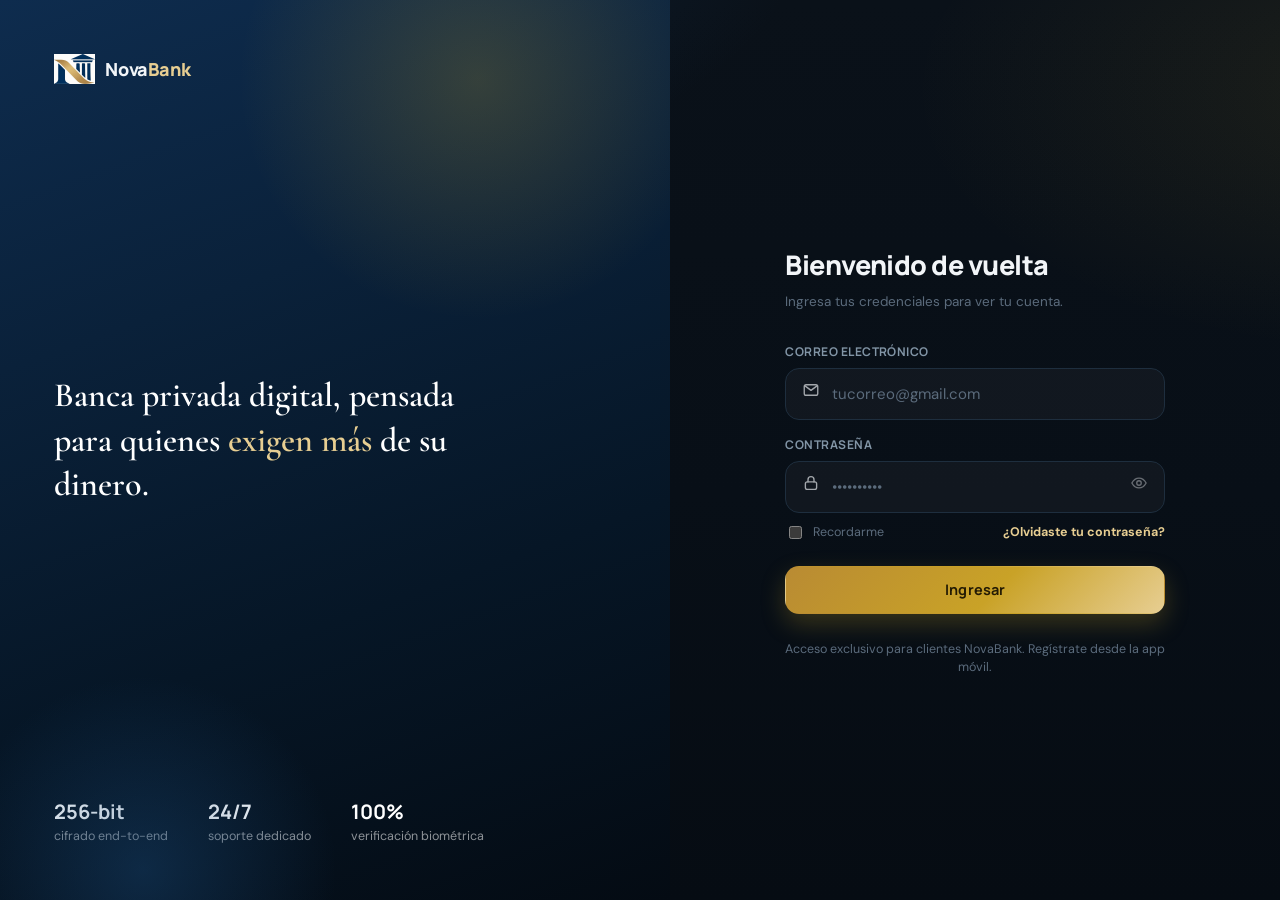
==== index.html @ 8abd5bd3 "Primer commit: web banking NovaBank en HTML/CSS/JS puro, conectada a la API y BD existentes" ====
<!DOCTYPE html>
<html lang="es">
<head>
<meta charset="UTF-8" />
<meta name="viewport" content="width=device-width, initial-scale=1.0" />
<title>NovaBank — Iniciar sesión</title>
<link rel="icon" href="img/logo-banco.png" />
<link rel="stylesheet" href="css/estilos.css" />
</head>
<body>

<div class="publica">
  <section class="publica-arte">
    <a href="index.html" class="marca">
      <img src="img/logo-banco.png" alt="NovaBank" />
      <span>Nova<b>Bank</b></span>
    </a>
    <p class="frase">Banca privada digital, pensada para quienes <span>exigen más</span> de su dinero.</p>
    <div class="pie">
      <div><b>256-bit</b>cifrado end-to-end</div>
      <div><b>24/7</b>soporte dedicado</div>
      <div><b>100%</b>verificación biométrica</div>
    </div>
  </section>

  <section class="publica-form">
    <div class="caja">
      <h1 class="titulo">Bienvenido de vuelta</h1>
      <p class="sub">Ingresa tus credenciales para ver tu cuenta.</p>

      <form id="form-login" novalidate>
        <div class="campo" style="margin-bottom:16px">
          <label for="correo">Correo electrónico</label>
          <div class="campo-caja">
            <span data-icon="mail"></span>
            <input id="correo" type="email" placeholder="tucorreo@gmail.com" autocomplete="username" required />
          </div>
          <span class="campo-error oculto" id="error-correo"></span>
        </div>

        <div class="campo" style="margin-bottom:10px">
          <label for="contrasena">Contraseña</label>
          <div class="campo-caja">
            <span data-icon="lock"></span>
            <input id="contrasena" type="password" placeholder="••••••••••" autocomplete="current-password" required />
            <span class="campo-accion" id="toggle-pass" data-icon="eye"></span>
          </div>
          <span class="campo-error oculto" id="error-general"></span>
        </div>

        <div class="fila entre" style="margin:6px 0 24px">
          <label class="fila gap-s" style="font-size:12.5px;color:var(--ink-faint);cursor:pointer">
            <input type="checkbox" id="recordar" style="accent-color:var(--gold)" /> Recordarme
          </label>
          <a href="recuperar.html" style="font-size:12.5px;font-weight:700;color:var(--gold-soft)">¿Olvidaste tu contraseña?</a>
        </div>

        <button type="submit" class="btn btn-dorado btn-block" id="btn-entrar">
          <span class="txt">Ingresar</span>
        </button>
      </form>

      <p style="text-align:center;margin-top:26px;font-size:12.5px;color:var(--ink-faint)">
        Acceso exclusivo para clientes NovaBank. Regístrate desde la app móvil.
      </p>
    </div>
  </section>
</div>

<script src="js/ui.js"></script>
<script src="js/api.js"></script>
<script src="js/login.js"></script>
</body>
</html>
---- css/estilos.css ----
/* ============================================================
   NovaBank — sistema de diseño web
   Paleta y tipografía trasladadas 1:1 desde la app móvil
   (navy #133A63 / dorado #C9A227), en una estética de banca
   privada: oscura, serena, con acentos dorados y vidrio esmerilado.
   ============================================================ */

@import url('https://fonts.googleapis.com/css2?family=Cormorant+Garamond:wght@500;600;700&family=Manrope:wght@500;600;700;800&family=DM+Sans:wght@400;500;700&display=swap');

:root {
  /* Marca */
  --navy: #133A63;
  --navy-deep: #061626;
  --navy-mid: #0E2C4E;
  --navy-glow: #1B4E80;
  --gold: #C9A227;
  --gold-soft: #E7CE92;
  --gold-bronze: #B98B33;
  --gold-pale: #F0DCA8;

  /* Superficie (tema oscuro — banca privada) */
  --bg: #080F17;
  --bg-aurora: radial-gradient(1100px 520px at 12% -10%, rgba(27,78,128,.35), transparent 60%),
               radial-gradient(900px 480px at 110% 10%, rgba(201,162,39,.10), transparent 55%),
               linear-gradient(180deg, #0A1119 0%, #080F17 55%, #060C13 100%);
  --surface: #111E2B;
  --surface-2: #0E1A26;
  --surface-glass: rgba(17,30,43,.72);
  --line: #1E2E3E;
  --line-soft: rgba(255,255,255,.08);

  --ink: #F2F5F8;
  --ink-mid: #B9C6D2;
  --ink-soft: #8295A6;
  --ink-faint: #5B6B7C;

  --verde: #5FD3A0;
  --verde-bg: rgba(95,211,160,.12);
  --rojo: #FF8C7A;
  --rojo-bg: rgba(255,140,122,.12);
  --ambar: #E8C46A;
  --ambar-bg: rgba(232,196,106,.12);
  --azul-info: #7FB4F0;
  --azul-info-bg: rgba(127,180,240,.12);

  --radio-sm: 10px;
  --radio-md: 14px;
  --radio-lg: 18px;
  --radio-xl: 24px;
  --radio-pill: 999px;

  --sombra-card: 0 10px 34px rgba(2,8,16,.45), 0 1px 0 rgba(255,255,255,.03) inset;
  --sombra-flot: 0 18px 50px rgba(2,8,16,.55);
  --sombra-boton: 0 10px 24px rgba(201,162,39,.25);

  --f-display: 'Cormorant Garamond', Georgia, serif;
  --f-heading: 'Manrope', system-ui, sans-serif;
  --f-body: 'DM Sans', system-ui, sans-serif;

  --ease: cubic-bezier(.22,.9,.3,1);
  --sidebar-w: 260px;
}

* { box-sizing: border-box; }
html { color-scheme: dark; }

body {
  margin: 0;
  min-height: 100vh;
  background: var(--bg-aurora), var(--bg);
  background-attachment: fixed;
  color: var(--ink);
  font-family: var(--f-body);
  font-size: 15px;
  line-height: 1.5;
  -webkit-font-smoothing: antialiased;
}

h1, h2, h3, h4 { font-family: var(--f-heading); font-weight: 800; letter-spacing: -0.02em; margin: 0; color: var(--ink); }
p { margin: 0; }
a { color: inherit; text-decoration: none; }
button { font-family: inherit; }

.oculto { display: none !important; }

::selection { background: rgba(201,162,39,.35); color: #fff; }

/* Scrollbar discreto */
::-webkit-scrollbar { width: 10px; height: 10px; }
::-webkit-scrollbar-track { background: transparent; }
::-webkit-scrollbar-thumb { background: #22364A; border-radius: 10px; border: 2px solid var(--bg); }

/* ---------- Utilidades de layout ---------- */
.contenedor { max-width: 1180px; margin: 0 auto; padding: 0 28px; }
.fila { display: flex; align-items: center; }
.entre { justify-content: space-between; }
.gap-s { gap: 8px; } .gap-m { gap: 14px; } .gap-l { gap: 22px; }

/* ============================================================
   Marca / logo
   ============================================================ */
.marca { display: inline-flex; align-items: center; gap: 10px; }
.marca img { height: 30px; width: auto; display: block; }
.marca span { font-family: var(--f-heading); font-weight: 800; font-size: 18px; letter-spacing: -.01em; color: var(--ink); }
.marca span b { color: var(--gold-soft); font-weight: 800; }

/* ============================================================
   Botones
   ============================================================ */
.btn {
  display: inline-flex; align-items: center; justify-content: center; gap: 8px;
  height: 48px; padding: 0 22px; border-radius: var(--radio-md);
  font-family: var(--f-heading); font-weight: 700; font-size: 14.5px; letter-spacing: .01em;
  border: 1px solid transparent; cursor: pointer; transition: transform .18s var(--ease), box-shadow .18s var(--ease), opacity .18s var(--ease), background .18s var(--ease);
  white-space: nowrap; user-select: none;
}
.btn:active { transform: scale(.97); }
.btn:disabled { opacity: .45; cursor: not-allowed; pointer-events: none; }

.btn-dorado {
  background: linear-gradient(135deg, var(--gold-bronze), var(--gold) 55%, var(--gold-soft));
  color: #241B04; box-shadow: var(--sombra-boton);
}
.btn-dorado:hover { transform: translateY(-1px); box-shadow: 0 14px 30px rgba(201,162,39,.32); }

.btn-fantasma {
  background: rgba(255,255,255,.04); color: var(--ink);
  border-color: var(--line-soft); backdrop-filter: blur(6px);
}
.btn-fantasma:hover { background: rgba(255,255,255,.08); border-color: rgba(255,255,255,.18); }

.btn-linea { background: transparent; color: var(--gold-soft); border-color: rgba(231,206,146,.35); }
.btn-linea:hover { background: rgba(231,206,146,.08); }

.btn-peligro { background: rgba(255,140,122,.12); color: var(--rojo); border-color: rgba(255,140,122,.25); }
.btn-peligro:hover { background: rgba(255,140,122,.2); }

.btn-sm { height: 38px; padding: 0 16px; font-size: 13px; border-radius: var(--radio-sm); }
.btn-block { width: 100%; }
.btn-icono { width: 44px; height: 44px; padding: 0; border-radius: var(--radio-md); }

/* ============================================================
   Tarjetas / superficies
   ============================================================ */
.card {
  background: linear-gradient(180deg, rgba(255,255,255,.035), rgba(255,255,255,0)) , var(--surface);
  border: 1px solid var(--line-soft);
  border-radius: var(--radio-xl);
  box-shadow: var(--sombra-card);
}
.card-pad { padding: 26px; }
.card-glass {
  background: var(--surface-glass);
  backdrop-filter: blur(16px) saturate(140%);
  border: 1px solid rgba(255,255,255,.08);
}

.divisor { height: 1px; background: linear-gradient(90deg, transparent, var(--line-soft) 20%, var(--line-soft) 80%, transparent); border: none; margin: 0; }

/* ============================================================
   Formularios
   ============================================================ */
.campo { display: flex; flex-direction: column; gap: 7px; }
.campo label { font-family: var(--f-heading); font-size: 12px; font-weight: 700; letter-spacing: .04em; text-transform: uppercase; color: var(--ink-soft); }
.campo-caja {
  display: flex; align-items: center; gap: 10px;
  height: 52px; padding: 0 16px; border-radius: var(--radio-md);
  background: rgba(255,255,255,.035); border: 1.5px solid var(--line);
  transition: border-color .18s var(--ease), background .18s var(--ease);
}
.campo-caja:focus-within { border-color: var(--gold); background: rgba(201,162,39,.05); }
.campo-caja svg { flex: none; opacity: .65; }
.campo-caja input, .campo-caja select {
  flex: 1; min-width: 0; background: transparent; border: none; outline: none;
  color: var(--ink); font-family: var(--f-body); font-size: 15px;
}
.campo-caja input::placeholder { color: var(--ink-faint); }
.campo-caja.error { border-color: var(--rojo); }
.campo-error { font-size: 12px; color: var(--rojo); font-weight: 500; }
.campo-accion { cursor: pointer; opacity: .6; transition: opacity .15s; }
.campo-accion:hover { opacity: 1; }

/* ============================================================
   Insignias / estados
   ============================================================ */
.insignia { display: inline-flex; align-items: center; gap: 6px; padding: 5px 12px; border-radius: var(--radio-pill); font-size: 12px; font-weight: 700; font-family: var(--f-heading); }
.insignia-verde { background: var(--verde-bg); color: var(--verde); }
.insignia-rojo { background: var(--rojo-bg); color: var(--rojo); }
.insignia-ambar { background: var(--ambar-bg); color: var(--ambar); }
.insignia-azul { background: var(--azul-info-bg); color: var(--azul-info); }
.insignia-dorado { background: rgba(201,162,39,.14); color: var(--gold-soft); }

/* ============================================================
   App shell (sidebar + topbar + main)
   ============================================================ */
.app-shell { display: flex; min-height: 100vh; }

.sidebar {
  width: var(--sidebar-w); flex: none; position: sticky; top: 0; height: 100vh;
  display: flex; flex-direction: column; padding: 26px 18px;
  background: linear-gradient(180deg, rgba(14,44,78,.35), rgba(8,15,23,0) 40%), var(--surface-2);
  border-right: 1px solid var(--line-soft);
  z-index: 40;
}
.sidebar .marca { padding: 0 10px 28px; }
.nav-lista { display: flex; flex-direction: column; gap: 3px; flex: 1; }
.nav-item {
  display: flex; align-items: center; gap: 13px; padding: 12px 14px; border-radius: var(--radio-md);
  color: var(--ink-mid); font-family: var(--f-heading); font-weight: 600; font-size: 14px;
  transition: background .16s var(--ease), color .16s var(--ease);
}
.nav-item svg { flex: none; opacity: .8; }
.nav-item:hover { background: rgba(255,255,255,.045); color: var(--ink); }
.nav-item.activo { background: linear-gradient(90deg, rgba(201,162,39,.16), rgba(201,162,39,.03)); color: var(--gold-soft); box-shadow: inset 2px 0 0 var(--gold); }
.nav-pie { padding-top: 14px; border-top: 1px solid var(--line-soft); display: flex; flex-direction: column; gap: 10px; }

.user-mini { display: flex; align-items: center; gap: 11px; padding: 8px 10px; border-radius: var(--radio-md); }
.avatar {
  width: 38px; height: 38px; border-radius: 50%; flex: none;
  display: flex; align-items: center; justify-content: center;
  background: linear-gradient(135deg, var(--gold-bronze), var(--gold)); color: #241B04;
  font-family: var(--f-heading); font-weight: 800; font-size: 14px;
}
.user-mini .nombre { font-family: var(--f-heading); font-weight: 700; font-size: 13.5px; color: var(--ink); white-space: nowrap; overflow: hidden; text-overflow: ellipsis; }
.user-mini .correo { font-size: 11.5px; color: var(--ink-faint); white-space: nowrap; overflow: hidden; text-overflow: ellipsis; }

.main { flex: 1; min-width: 0; }
.topbar {
  position: sticky; top: 0; z-index: 30;
  display: flex; align-items: center; justify-content: space-between;
  padding: 18px 32px; background: rgba(8,15,23,.75); backdrop-filter: blur(14px);
  border-bottom: 1px solid var(--line-soft);
}
.topbar h1 { font-size: 19px; }
.topbar .sub { font-size: 12.5px; color: var(--ink-faint); margin-top: 2px; }
.contenido { padding: 30px 32px 60px; max-width: 1180px; }

.menu-movil { display: none; }

/* ============================================================
   Balance / hero
   ============================================================ */
.hero-saldo {
  position: relative; overflow: hidden; padding: 30px 32px;
  background: linear-gradient(135deg, var(--navy-mid), var(--navy-deep) 70%);
  border: 1px solid rgba(201,162,39,.18);
}
.hero-saldo::before {
  content: ''; position: absolute; inset: -40% -10% auto auto; width: 320px; height: 320px;
  background: radial-gradient(circle, rgba(201,162,39,.25), transparent 65%); pointer-events: none;
}
.hero-saldo .etiqueta { font-family: var(--f-heading); font-size: 11.5px; font-weight: 700; letter-spacing: .12em; text-transform: uppercase; color: var(--gold-soft); opacity: .85; }
.hero-saldo .monto { font-family: var(--f-display); font-size: 52px; font-weight: 700; color: #fff; margin-top: 6px; letter-spacing: -.01em; }
.hero-saldo .monto small { font-size: 22px; opacity: .55; font-weight: 600; }
.hero-saldo .meta { margin-top: 14px; display: flex; gap: 22px; flex-wrap: wrap; }
.hero-saldo .meta div span { display: block; }
.hero-saldo .meta .k { font-size: 11px; color: rgba(255,255,255,.5); text-transform: uppercase; letter-spacing: .06em; }
.hero-saldo .meta .v { font-family: var(--f-heading); font-weight: 700; color: #fff; font-size: 14px; margin-top: 2px; }

.acciones-rapidas { display: grid; grid-template-columns: repeat(4, 1fr); gap: 14px; margin-top: 20px; }
.accion-rapida {
  display: flex; flex-direction: column; align-items: center; gap: 9px; padding: 18px 10px;
  border-radius: var(--radio-lg); background: rgba(255,255,255,.03); border: 1px solid var(--line-soft);
  transition: transform .16s var(--ease), background .16s var(--ease), border-color .16s var(--ease); cursor: pointer;
}
.accion-rapida:hover { transform: translateY(-3px); background: rgba(201,162,39,.06); border-color: rgba(201,162,39,.25); }
.accion-rapida .ico {
  width: 46px; height: 46px; border-radius: 14px; display: flex; align-items: center; justify-content: center;
  background: linear-gradient(135deg, rgba(201,162,39,.22), rgba(201,162,39,.06)); color: var(--gold-soft);
}
.accion-rapida span { font-family: var(--f-heading); font-weight: 700; font-size: 12.5px; color: var(--ink-mid); text-align: center; }

/* ============================================================
   Grid de paneles
   ============================================================ */
.grid-2 { display: grid; grid-template-columns: 1.55fr 1fr; gap: 22px; }
.seccion-titulo { display: flex; align-items: center; justify-content: space-between; margin-bottom: 14px; }
.seccion-titulo h3 { font-size: 15.5px; }
.seccion-titulo a { font-size: 12.5px; font-weight: 700; color: var(--gold-soft); font-family: var(--f-heading); }

/* ============================================================
   Transacciones
   ============================================================ */
.transaccion { display: flex; align-items: center; gap: 14px; padding: 14px 4px; }
.transaccion + .transaccion { border-top: 1px solid var(--line-soft); }
.transaccion .ico { width: 42px; height: 42px; border-radius: 13px; display: flex; align-items: center; justify-content: center; flex: none; }
.transaccion .info { flex: 1; min-width: 0; }
.transaccion .nombre { font-family: var(--f-heading); font-weight: 700; font-size: 13.5px; color: var(--ink); white-space: nowrap; overflow: hidden; text-overflow: ellipsis; }
.transaccion .meta { font-size: 12px; color: var(--ink-faint); margin-top: 2px; }
.transaccion .monto { font-family: var(--f-heading); font-weight: 800; font-size: 14px; flex: none; }
.transaccion .monto.credito { color: var(--verde); }
.transaccion .monto.debito { color: var(--ink); }

.fila-lista { display: flex; align-items: center; gap: 14px; padding: 16px 4px; }
.fila-lista + .fila-lista { border-top: 1px solid var(--line-soft); }

/* ============================================================
   Tabla de estados vacíos / carga
   ============================================================ */
.vacio { display: flex; flex-direction: column; align-items: center; justify-content: center; gap: 10px; padding: 50px 20px; text-align: center; color: var(--ink-faint); }
.vacio svg { opacity: .35; }
.vacio p { font-size: 13.5px; max-width: 260px; }

.skeleton { position: relative; overflow: hidden; background: rgba(255,255,255,.045); border-radius: var(--radio-sm); }
.skeleton::after {
  content: ''; position: absolute; inset: 0; transform: translateX(-100%);
  background: linear-gradient(90deg, transparent, rgba(255,255,255,.06), transparent);
  animation: brillo 1.4s infinite;
}
@keyframes brillo { to { transform: translateX(100%); } }

.spinner { width: 20px; height: 20px; border-radius: 50%; border: 2.5px solid rgba(255,255,255,.2); border-top-color: var(--gold); animation: girar .7s linear infinite; }
@keyframes girar { to { transform: rotate(360deg); } }

/* ============================================================
   Interruptor (toggle)
   ============================================================ */
.interruptor { position: relative; display: inline-block; width: 46px; height: 27px; flex: none; }
.interruptor input { opacity: 0; width: 0; height: 0; }
.interruptor .slider {
  position: absolute; inset: 0; cursor: pointer; background: #27384A; border-radius: var(--radio-pill);
  transition: background .18s var(--ease);
}
.interruptor .slider::before {
  content: ''; position: absolute; height: 21px; width: 21px; left: 3px; top: 3px; border-radius: 50%;
  background: #fff; transition: transform .18s var(--ease); box-shadow: 0 1px 3px rgba(0,0,0,.3);
}
.interruptor input:checked + .slider { background: linear-gradient(135deg, var(--gold-bronze), var(--gold)); }
.interruptor input:checked + .slider::before { transform: translateX(19px); }

/* ============================================================
   Tarjeta física (vista de card)
   ============================================================ */
.tarjeta-visual {
  position: relative; width: 100%; max-width: 380px; aspect-ratio: 1.586; border-radius: 20px; padding: 26px;
  background: linear-gradient(135deg, #0E2C4E 0%, #061626 60%, #081A2C 100%);
  box-shadow: var(--sombra-flot); overflow: hidden; color: #fff;
  display: flex; flex-direction: column; justify-content: space-between;
}
.tarjeta-visual::before {
  content: ''; position: absolute; inset: -30% -20% auto auto; width: 260px; height: 260px;
  background: radial-gradient(circle, rgba(201,162,39,.3), transparent 65%);
}
.tarjeta-visual .num { font-family: var(--f-heading); font-size: 19px; letter-spacing: .14em; font-weight: 700; }
.tarjeta-visual .pie { display: flex; justify-content: space-between; align-items: flex-end; }
.tarjeta-visual .pie .k { font-size: 9.5px; letter-spacing: .1em; text-transform: uppercase; opacity: .6; }
.tarjeta-visual .pie .v { font-family: var(--f-heading); font-weight: 700; font-size: 13px; margin-top: 3px; }
.tarjeta-visual.bloqueada { filter: grayscale(.6); opacity: .7; }

/* ============================================================
   Modal
   ============================================================ */
.modal-fondo {
  position: fixed; inset: 0; background: rgba(4,8,13,.65); backdrop-filter: blur(4px);
  display: flex; align-items: center; justify-content: center; z-index: 100; padding: 20px;
  animation: aparece .18s var(--ease);
}
@keyframes aparece { from { opacity: 0; } }
.modal {
  width: 100%; max-width: 420px; padding: 30px; animation: subeModal .22s var(--ease);
}
@keyframes subeModal { from { opacity: 0; transform: translateY(14px) scale(.98); } }
.modal-cerrar { position: absolute; top: 18px; right: 18px; cursor: pointer; opacity: .6; }
.modal-cerrar:hover { opacity: 1; }

/* Casillas OTP */
.otp-caja { display: flex; gap: 9px; justify-content: center; margin: 18px 0; }
.otp-caja span {
  width: 44px; height: 54px; border-radius: var(--radio-md); background: rgba(255,255,255,.04); border: 1.5px solid var(--line);
  display: flex; align-items: center; justify-content: center; font-family: var(--f-heading); font-weight: 800; font-size: 21px; color: var(--ink);
}
.otp-caja span.lleno { border-color: var(--gold); background: rgba(201,162,39,.08); }

/* ============================================================
   Toast
   ============================================================ */
#toast-host { position: fixed; bottom: 24px; right: 24px; display: flex; flex-direction: column; gap: 10px; z-index: 200; }
.toast {
  display: flex; align-items: center; gap: 10px; padding: 14px 18px; border-radius: var(--radio-md);
  background: var(--surface-glass); backdrop-filter: blur(14px); border: 1px solid var(--line-soft);
  box-shadow: var(--sombra-flot); font-size: 13.5px; font-weight: 600; min-width: 240px;
  animation: entraToast .25s var(--ease);
}
@keyframes entraToast { from { opacity: 0; transform: translateY(10px); } }
.toast.exito { border-left: 3px solid var(--verde); }
.toast.error { border-left: 3px solid var(--rojo); }

/* ============================================================
   Login / pantalla pública
   ============================================================ */
.publica {
  min-height: 100vh; display: grid; grid-template-columns: 1.1fr 1fr;
}
.publica-arte {
  position: relative; overflow: hidden; display: flex; flex-direction: column; justify-content: space-between; padding: 54px;
  background: linear-gradient(160deg, var(--navy-mid) 0%, var(--navy-deep) 65%, #040B13 100%);
}
.publica-arte::before {
  content: ''; position: absolute; inset: -20% -10% auto auto; width: 520px; height: 520px;
  background: radial-gradient(circle, rgba(201,162,39,.22), transparent 65%);
}
.publica-arte::after {
  content: ''; position: absolute; left: -10%; bottom: -20%; width: 420px; height: 420px;
  background: radial-gradient(circle, rgba(27,78,128,.4), transparent 65%);
}
.publica-arte .frase { position: relative; font-family: var(--f-display); font-size: 34px; line-height: 1.3; color: #fff; max-width: 440px; font-weight: 600; }
.publica-arte .frase span { color: var(--gold-soft); }
.publica-arte .pie { position: relative; display: flex; gap: 40px; color: rgba(255,255,255,.55); font-size: 12.5px; }
.publica-arte .pie b { display: block; color: #fff; font-family: var(--f-heading); font-size: 20px; }

.publica-form { display: flex; align-items: center; justify-content: center; padding: 40px; }
.publica-form .caja { width: 100%; max-width: 380px; }
.publica-form .titulo { font-size: 27px; margin-top: 22px; }
.publica-form .sub { color: var(--ink-faint); font-size: 13.5px; margin-top: 7px; margin-bottom: 30px; }

@media (max-width: 920px) {
  .publica { grid-template-columns: 1fr; }
  .publica-arte { display: none; }
}

/* ============================================================
   Responsive app shell
   ============================================================ */
@media (max-width: 980px) {
  .grid-2 { grid-template-columns: 1fr; }
}

@media (max-width: 860px) {
  .sidebar { position: fixed; left: 0; top: 0; transform: translateX(-100%); transition: transform .22s var(--ease); box-shadow: var(--sombra-flot); }
  .sidebar.abierto { transform: translateX(0); }
  .menu-movil { display: flex; }
  .acciones-rapidas { grid-template-columns: repeat(2, 1fr); }
  .contenido { padding: 22px 16px 50px; }
  .topbar { padding: 14px 16px; }
  .hero-saldo { padding: 24px 20px; }
  .hero-saldo .monto { font-size: 38px; }
}

.sidebar-overlay { display: none; position: fixed; inset: 0; background: rgba(0,0,0,.5); z-index: 39; }
.sidebar-overlay.visible { display: block; }
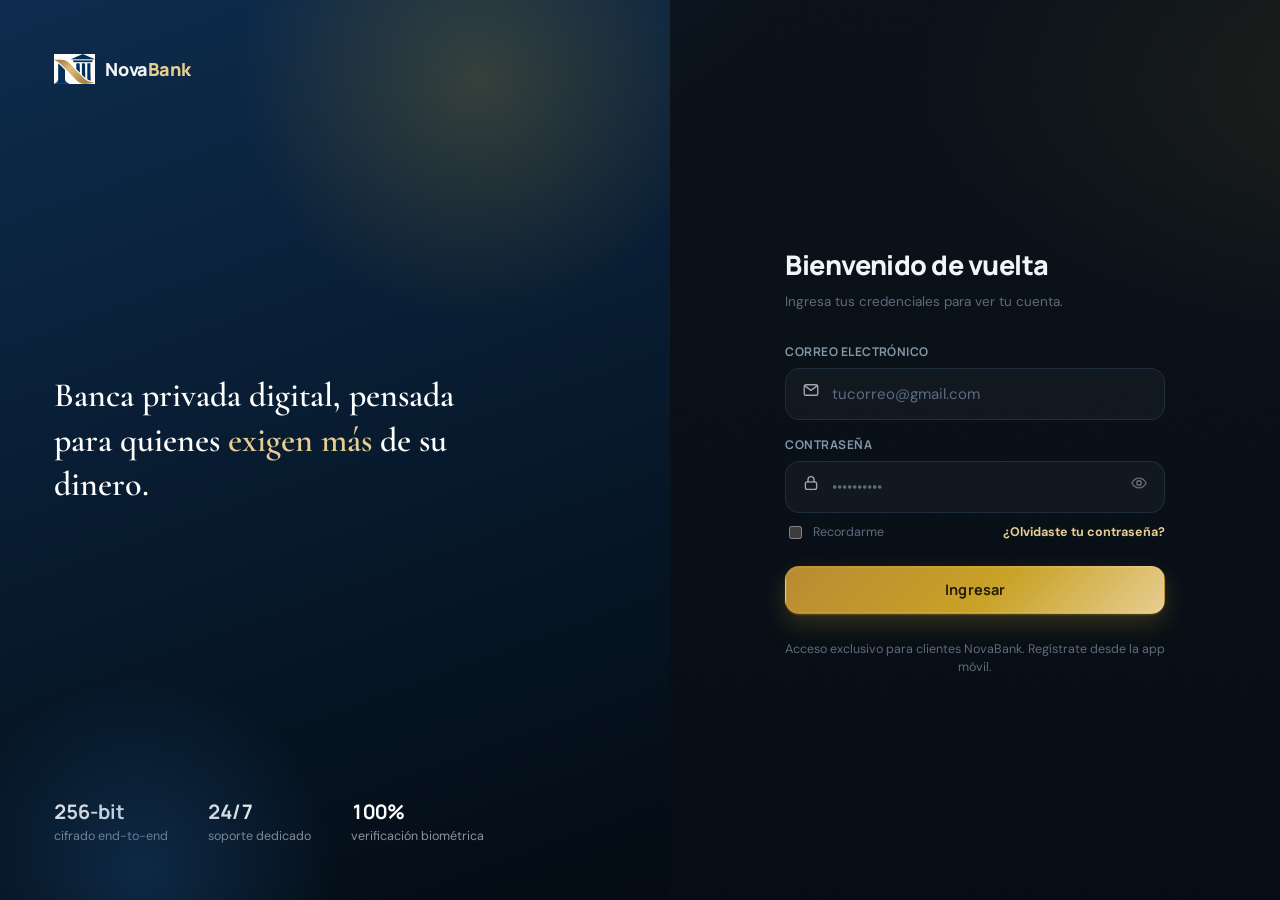
==== commit 49381cb1: "Pulir el diseño con detalles de ingeniería de producto Grano sutil sobre el fondo, sombras multicapa" ====
--- a/index.html
+++ b/index.html
@@ -4,6 +4,8 @@
 <meta charset="UTF-8" />
 <meta name="viewport" content="width=device-width, initial-scale=1.0" />
 <title>NovaBank — Iniciar sesión</title>
+<meta name="description" content="Banca privada digital NovaBank. Accede a tu cuenta de forma segura." />
+<meta name="theme-color" content="#080F17" />
 <link rel="icon" href="img/logo-banco.png" />
 <link rel="stylesheet" href="css/estilos.css" />
 </head>
@@ -11,6 +13,12 @@
 
 <div class="publica">
   <section class="publica-arte">
+    <span class="particula" style="width:4px;height:4px;left:18%;bottom:10%;animation-duration:7s;animation-delay:0s"></span>
+    <span class="particula" style="width:3px;height:3px;left:32%;bottom:20%;animation-duration:9s;animation-delay:1.5s"></span>
+    <span class="particula" style="width:5px;height:5px;left:52%;bottom:8%;animation-duration:8s;animation-delay:3s"></span>
+    <span class="particula" style="width:3px;height:3px;left:68%;bottom:26%;animation-duration:10s;animation-delay:.8s"></span>
+    <span class="particula" style="width:4px;height:4px;left:80%;bottom:14%;animation-duration:7.5s;animation-delay:2.2s"></span>
+    <span class="particula" style="width:3px;height:3px;left:42%;bottom:35%;animation-duration:11s;animation-delay:4s"></span>
     <a href="index.html" class="marca">
       <img src="img/logo-banco.png" alt="NovaBank" />
       <span>Nova<b>Bank</b></span>
--- a/css/estilos.css
+++ b/css/estilos.css
@@ -49,20 +49,25 @@
   --radio-xl: 24px;
   --radio-pill: 999px;
 
-  --sombra-card: 0 10px 34px rgba(2,8,16,.45), 0 1px 0 rgba(255,255,255,.03) inset;
-  --sombra-flot: 0 18px 50px rgba(2,8,16,.55);
-  --sombra-boton: 0 10px 24px rgba(201,162,39,.25);
+  --sombra-card: 0 1px 1px rgba(2,8,16,.3), 0 6px 16px rgba(2,8,16,.3), 0 24px 48px -12px rgba(2,8,16,.5), 0 1px 0 rgba(255,255,255,.04) inset;
+  --sombra-flot: 0 2px 6px rgba(2,8,16,.35), 0 24px 64px -8px rgba(2,8,16,.6);
+  --sombra-boton: 0 1px 2px rgba(201,162,39,.3), 0 10px 24px rgba(201,162,39,.22), 0 0 0 1px rgba(255,255,255,.08) inset;
 
   --f-display: 'Cormorant Garamond', Georgia, serif;
   --f-heading: 'Manrope', system-ui, sans-serif;
   --f-body: 'DM Sans', system-ui, sans-serif;
 
   --ease: cubic-bezier(.22,.9,.3,1);
+  --ease-spring: cubic-bezier(.34,1.56,.64,1);
   --sidebar-w: 260px;
 }
 
+@media (prefers-reduced-motion: reduce) {
+  *, *::before, *::after { animation-duration: .001ms !important; animation-iteration-count: 1 !important; transition-duration: .001ms !important; scroll-behavior: auto !important; }
+}
+
 * { box-sizing: border-box; }
-html { color-scheme: dark; }
+html { color-scheme: dark; scroll-behavior: smooth; }
 
 body {
   margin: 0;
@@ -74,12 +79,35 @@
   font-size: 15px;
   line-height: 1.5;
   -webkit-font-smoothing: antialiased;
-}
+  text-rendering: optimizeLegibility;
+  font-feature-settings: 'tnum' 1, 'ss01' 1;
+  animation: fundidoBody .5s var(--ease);
+  position: relative;
+}
+
+/* Grano sutil sobre el fondo — el detalle que separa "plano" de "con
+   acabado"; casi imperceptible, pero le quita el aspecto de degradado CSS
+   crudo a las superficies oscuras grandes. */
+body::before {
+  content: '';
+  position: fixed; inset: 0; pointer-events: none; z-index: 0; opacity: .035; mix-blend-mode: overlay;
+  background-image: url("data:image/svg+xml,%3Csvg xmlns='http://www.w3.org/2000/svg' width='180' height='180'%3E%3Cfilter id='n'%3E%3CfeTurbulence type='fractalNoise' baseFrequency='0.9' numOctaves='2' stitchTiles='stitch'/%3E%3C/filter%3E%3Crect width='100%25' height='100%25' filter='url(%23n)'/%3E%3C/svg%3E");
+}
+
+@keyframes fundidoBody { from { opacity: 0; } }
 
 h1, h2, h3, h4 { font-family: var(--f-heading); font-weight: 800; letter-spacing: -0.02em; margin: 0; color: var(--ink); }
 p { margin: 0; }
 a { color: inherit; text-decoration: none; }
 button { font-family: inherit; }
+
+:focus-visible { outline: 2px solid var(--gold); outline-offset: 2px; border-radius: 6px; }
+
+/* ---------- Animaciones de entrada ---------- */
+@keyframes entraArriba { from { opacity: 0; transform: translateY(14px); } to { opacity: 1; transform: translateY(0); } }
+.reveal { animation: entraArriba .55s var(--ease) backwards; }
+.reveal-1 { animation-delay: .04s; } .reveal-2 { animation-delay: .1s; } .reveal-3 { animation-delay: .16s; }
+.reveal-4 { animation-delay: .22s; } .reveal-5 { animation-delay: .28s; } .reveal-6 { animation-delay: .34s; }
 
 .oculto { display: none !important; }
 
@@ -114,14 +142,22 @@
   border: 1px solid transparent; cursor: pointer; transition: transform .18s var(--ease), box-shadow .18s var(--ease), opacity .18s var(--ease), background .18s var(--ease);
   white-space: nowrap; user-select: none;
 }
-.btn:active { transform: scale(.97); }
+.btn:active { transform: scale(.965); }
 .btn:disabled { opacity: .45; cursor: not-allowed; pointer-events: none; }
 
 .btn-dorado {
+  position: relative; overflow: hidden;
   background: linear-gradient(135deg, var(--gold-bronze), var(--gold) 55%, var(--gold-soft));
   color: #241B04; box-shadow: var(--sombra-boton);
 }
-.btn-dorado:hover { transform: translateY(-1px); box-shadow: 0 14px 30px rgba(201,162,39,.32); }
+.btn-dorado::after {
+  content: ''; position: absolute; inset: 0; opacity: 0; transition: opacity .3s var(--ease);
+  background: linear-gradient(120deg, transparent 30%, rgba(255,255,255,.55) 48%, transparent 66%);
+  background-size: 220% 100%; background-position: 110% 0;
+}
+.btn-dorado:hover { transform: translateY(-1.5px); box-shadow: 0 2px 4px rgba(201,162,39,.35), 0 16px 32px rgba(201,162,39,.3); }
+.btn-dorado:hover::after { opacity: 1; animation: brilloBoton .9s var(--ease); }
+@keyframes brilloBoton { from { background-position: 110% 0; } to { background-position: -10% 0; } }
 
 .btn-fantasma {
   background: rgba(255,255,255,.04); color: var(--ink);
@@ -147,8 +183,11 @@
   border: 1px solid var(--line-soft);
   border-radius: var(--radio-xl);
   box-shadow: var(--sombra-card);
+  transition: box-shadow .3s var(--ease), border-color .3s var(--ease), transform .3s var(--ease);
 }
 .card-pad { padding: 26px; }
+.card-interactiva { cursor: pointer; }
+.card-interactiva:hover { border-color: rgba(201,162,39,.28); transform: translateY(-2px); box-shadow: var(--sombra-card), 0 0 0 1px rgba(201,162,39,.12); }
 .card-glass {
   background: var(--surface-glass);
   backdrop-filter: blur(16px) saturate(140%);
@@ -166,9 +205,10 @@
   display: flex; align-items: center; gap: 10px;
   height: 52px; padding: 0 16px; border-radius: var(--radio-md);
   background: rgba(255,255,255,.035); border: 1.5px solid var(--line);
-  transition: border-color .18s var(--ease), background .18s var(--ease);
-}
-.campo-caja:focus-within { border-color: var(--gold); background: rgba(201,162,39,.05); }
+  transition: border-color .2s var(--ease), background .2s var(--ease), box-shadow .2s var(--ease);
+}
+.campo-caja:focus-within { border-color: var(--gold); background: rgba(201,162,39,.05); box-shadow: 0 0 0 4px rgba(201,162,39,.1); }
+.campo-caja:hover:not(:focus-within) { border-color: rgba(255,255,255,.22); }
 .campo-caja svg { flex: none; opacity: .65; }
 .campo-caja input, .campo-caja select {
   flex: 1; min-width: 0; background: transparent; border: none; outline: none;
@@ -209,9 +249,11 @@
   color: var(--ink-mid); font-family: var(--f-heading); font-weight: 600; font-size: 14px;
   transition: background .16s var(--ease), color .16s var(--ease);
 }
-.nav-item svg { flex: none; opacity: .8; }
+.nav-item svg { flex: none; opacity: .8; transition: transform .22s var(--ease-spring); }
+.nav-item:hover svg { transform: translateX(2px) scale(1.05); }
 .nav-item:hover { background: rgba(255,255,255,.045); color: var(--ink); }
 .nav-item.activo { background: linear-gradient(90deg, rgba(201,162,39,.16), rgba(201,162,39,.03)); color: var(--gold-soft); box-shadow: inset 2px 0 0 var(--gold); }
+.nav-item.activo svg { opacity: 1; }
 .nav-pie { padding-top: 14px; border-top: 1px solid var(--line-soft); display: flex; flex-direction: column; gap: 10px; }
 
 .user-mini { display: flex; align-items: center; gap: 11px; padding: 8px 10px; border-radius: var(--radio-md); }
@@ -248,9 +290,16 @@
 .hero-saldo::before {
   content: ''; position: absolute; inset: -40% -10% auto auto; width: 320px; height: 320px;
   background: radial-gradient(circle, rgba(201,162,39,.25), transparent 65%); pointer-events: none;
+  animation: respirarGlow 6s ease-in-out infinite;
+}
+@keyframes respirarGlow { 0%, 100% { opacity: 1; transform: scale(1); } 50% { opacity: .7; transform: scale(1.08); } }
+.hero-saldo::after {
+  content: ''; position: absolute; inset: 0; pointer-events: none; opacity: .5;
+  background-image: linear-gradient(rgba(255,255,255,.035) 1px, transparent 1px), linear-gradient(90deg, rgba(255,255,255,.035) 1px, transparent 1px);
+  background-size: 28px 28px; mask-image: linear-gradient(135deg, black, transparent 70%);
 }
 .hero-saldo .etiqueta { font-family: var(--f-heading); font-size: 11.5px; font-weight: 700; letter-spacing: .12em; text-transform: uppercase; color: var(--gold-soft); opacity: .85; }
-.hero-saldo .monto { font-family: var(--f-display); font-size: 52px; font-weight: 700; color: #fff; margin-top: 6px; letter-spacing: -.01em; }
+.hero-saldo .monto { position: relative; font-family: var(--f-display); font-size: 52px; font-weight: 700; color: #fff; margin-top: 6px; letter-spacing: -.01em; font-variant-numeric: tabular-nums; }
 .hero-saldo .monto small { font-size: 22px; opacity: .55; font-weight: 600; }
 .hero-saldo .meta { margin-top: 14px; display: flex; gap: 22px; flex-wrap: wrap; }
 .hero-saldo .meta div span { display: block; }
@@ -264,9 +313,12 @@
   transition: transform .16s var(--ease), background .16s var(--ease), border-color .16s var(--ease); cursor: pointer;
 }
 .accion-rapida:hover { transform: translateY(-3px); background: rgba(201,162,39,.06); border-color: rgba(201,162,39,.25); }
+.accion-rapida:hover .ico { transform: scale(1.08) rotate(-4deg); }
+.accion-rapida:active { transform: translateY(-1px) scale(.97); }
 .accion-rapida .ico {
   width: 46px; height: 46px; border-radius: 14px; display: flex; align-items: center; justify-content: center;
   background: linear-gradient(135deg, rgba(201,162,39,.22), rgba(201,162,39,.06)); color: var(--gold-soft);
+  transition: transform .28s var(--ease-spring);
 }
 .accion-rapida span { font-family: var(--f-heading); font-weight: 700; font-size: 12.5px; color: var(--ink-mid); text-align: center; }
 
@@ -281,13 +333,15 @@
 /* ============================================================
    Transacciones
    ============================================================ */
-.transaccion { display: flex; align-items: center; gap: 14px; padding: 14px 4px; }
+.transaccion { display: flex; align-items: center; gap: 14px; padding: 14px 10px; margin: 0 -10px; border-radius: 12px; transition: background .18s var(--ease); }
+.transaccion:hover { background: rgba(255,255,255,.03); }
 .transaccion + .transaccion { border-top: 1px solid var(--line-soft); }
-.transaccion .ico { width: 42px; height: 42px; border-radius: 13px; display: flex; align-items: center; justify-content: center; flex: none; }
+.transaccion .ico { width: 42px; height: 42px; border-radius: 13px; display: flex; align-items: center; justify-content: center; flex: none; transition: transform .22s var(--ease-spring); }
+.transaccion:hover .ico { transform: scale(1.06); }
 .transaccion .info { flex: 1; min-width: 0; }
 .transaccion .nombre { font-family: var(--f-heading); font-weight: 700; font-size: 13.5px; color: var(--ink); white-space: nowrap; overflow: hidden; text-overflow: ellipsis; }
 .transaccion .meta { font-size: 12px; color: var(--ink-faint); margin-top: 2px; }
-.transaccion .monto { font-family: var(--f-heading); font-weight: 800; font-size: 14px; flex: none; }
+.transaccion .monto { font-family: var(--f-heading); font-weight: 800; font-size: 14px; flex: none; font-variant-numeric: tabular-nums; }
 .transaccion .monto.credito { color: var(--verde); }
 .transaccion .monto.debito { color: var(--ink); }
 
@@ -336,12 +390,20 @@
   background: linear-gradient(135deg, #0E2C4E 0%, #061626 60%, #081A2C 100%);
   box-shadow: var(--sombra-flot); overflow: hidden; color: #fff;
   display: flex; flex-direction: column; justify-content: space-between;
-}
+  transition: transform .4s var(--ease-spring), box-shadow .4s var(--ease);
+}
+.tarjeta-visual:hover { transform: perspective(900px) rotateX(2deg) rotateY(-4deg) translateY(-3px); box-shadow: var(--sombra-flot), 0 0 0 1px rgba(201,162,39,.2); }
 .tarjeta-visual::before {
   content: ''; position: absolute; inset: -30% -20% auto auto; width: 260px; height: 260px;
   background: radial-gradient(circle, rgba(201,162,39,.3), transparent 65%);
 }
-.tarjeta-visual .num { font-family: var(--f-heading); font-size: 19px; letter-spacing: .14em; font-weight: 700; }
+.tarjeta-visual::after {
+  content: ''; position: absolute; top: 0; bottom: 0; width: 60%; left: -80%;
+  background: linear-gradient(100deg, transparent, rgba(255,255,255,.12), transparent);
+  transition: left .7s var(--ease);
+}
+.tarjeta-visual:hover::after { left: 120%; }
+.tarjeta-visual .num { font-family: var(--f-heading); font-size: 19px; letter-spacing: .14em; font-weight: 700; font-variant-numeric: tabular-nums; }
 .tarjeta-visual .pie { display: flex; justify-content: space-between; align-items: flex-end; }
 .tarjeta-visual .pie .k { font-size: 9.5px; letter-spacing: .1em; text-transform: uppercase; opacity: .6; }
 .tarjeta-visual .pie .v { font-family: var(--f-heading); font-weight: 700; font-size: 13px; margin-top: 3px; }
@@ -398,18 +460,33 @@
 .publica-arte::before {
   content: ''; position: absolute; inset: -20% -10% auto auto; width: 520px; height: 520px;
   background: radial-gradient(circle, rgba(201,162,39,.22), transparent 65%);
+  animation: derivaGlow 10s ease-in-out infinite;
 }
 .publica-arte::after {
   content: ''; position: absolute; left: -10%; bottom: -20%; width: 420px; height: 420px;
   background: radial-gradient(circle, rgba(27,78,128,.4), transparent 65%);
-}
-.publica-arte .frase { position: relative; font-family: var(--f-display); font-size: 34px; line-height: 1.3; color: #fff; max-width: 440px; font-weight: 600; }
+  animation: derivaGlow 13s ease-in-out infinite reverse;
+}
+@keyframes derivaGlow { 0%, 100% { transform: translate(0,0) scale(1); } 50% { transform: translate(-4%,3%) scale(1.06); } }
+
+.publica-arte .marca { animation: entraArriba .6s var(--ease) backwards; }
+.publica-arte .frase { position: relative; font-family: var(--f-display); font-size: 34px; line-height: 1.3; color: #fff; max-width: 440px; font-weight: 600; animation: entraArriba .7s var(--ease) .1s backwards; }
 .publica-arte .frase span { color: var(--gold-soft); }
-.publica-arte .pie { position: relative; display: flex; gap: 40px; color: rgba(255,255,255,.55); font-size: 12.5px; }
-.publica-arte .pie b { display: block; color: #fff; font-family: var(--f-heading); font-size: 20px; }
+.publica-arte .pie { position: relative; display: flex; gap: 40px; color: rgba(255,255,255,.55); font-size: 12.5px; animation: entraArriba .7s var(--ease) .2s backwards; }
+.publica-arte .pie b { display: block; color: #fff; font-family: var(--f-heading); font-size: 20px; font-variant-numeric: tabular-nums; }
+
+/* Partículas doradas flotantes — un detalle vivo, sutil, que no distrae
+   del formulario pero hace que el panel no se sienta estático. */
+.particula { position: absolute; border-radius: 50%; background: var(--gold-soft); opacity: 0; pointer-events: none; animation: flotarParticula linear infinite; }
+@keyframes flotarParticula {
+  0% { opacity: 0; transform: translateY(0) scale(.6); }
+  10% { opacity: .55; }
+  90% { opacity: .35; }
+  100% { opacity: 0; transform: translateY(-120px) scale(1); }
+}
 
 .publica-form { display: flex; align-items: center; justify-content: center; padding: 40px; }
-.publica-form .caja { width: 100%; max-width: 380px; }
+.publica-form .caja { width: 100%; max-width: 380px; animation: entraArriba .6s var(--ease) .15s backwards; }
 .publica-form .titulo { font-size: 27px; margin-top: 22px; }
 .publica-form .sub { color: var(--ink-faint); font-size: 13.5px; margin-top: 7px; margin-bottom: 30px; }
 
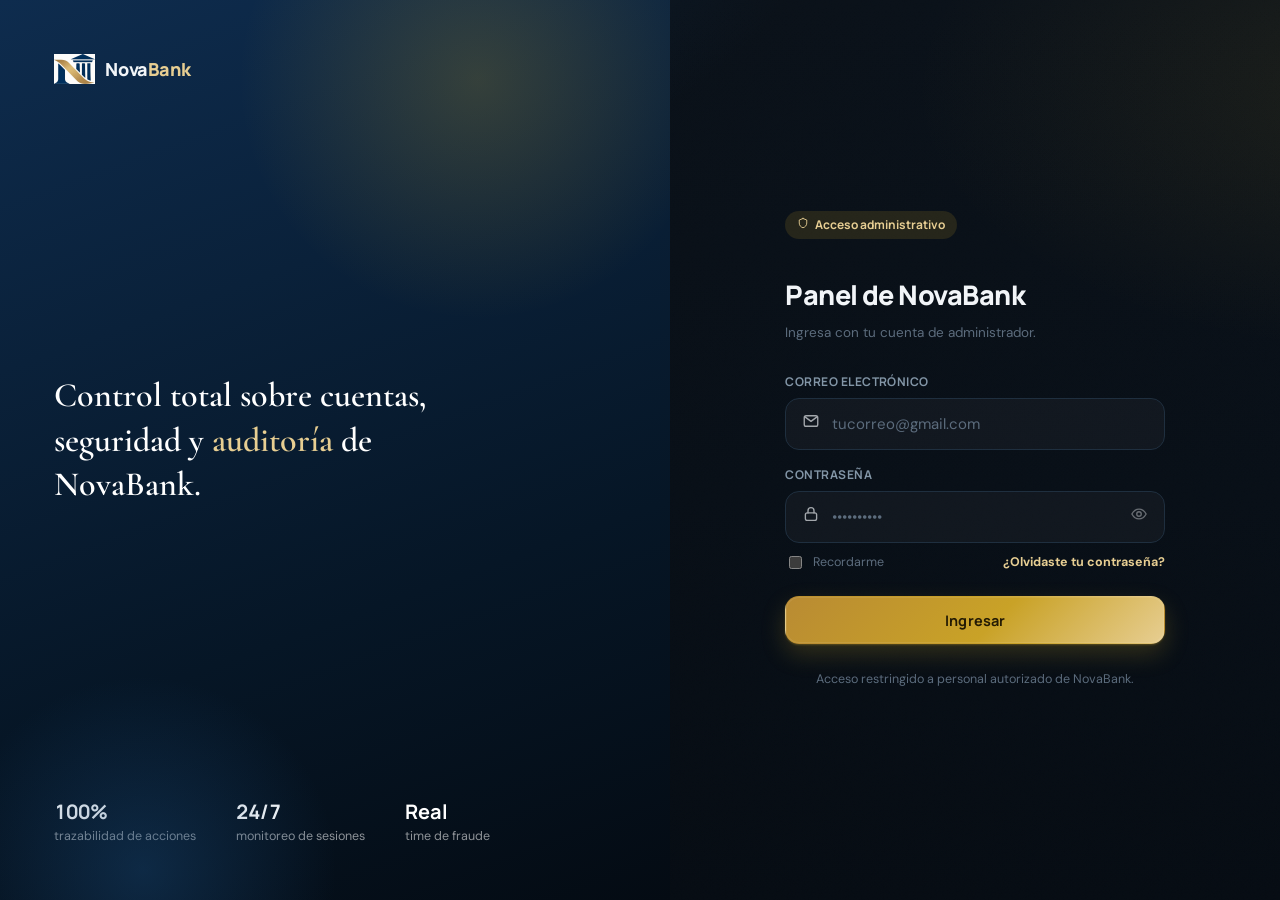
==== commit 41d4a3d4: "Reconstruir la pagina como panel de administracion interno Cambio de alcance: ya no es una banca par" ====
--- a/index.html
+++ b/index.html
@@ -3,8 +3,8 @@
 <head>
 <meta charset="UTF-8" />
 <meta name="viewport" content="width=device-width, initial-scale=1.0" />
-<title>NovaBank — Iniciar sesión</title>
-<meta name="description" content="Banca privada digital NovaBank. Accede a tu cuenta de forma segura." />
+<title>NovaBank Admin — Iniciar sesión</title>
+<meta name="description" content="Panel interno de administración NovaBank." />
 <meta name="theme-color" content="#080F17" />
 <link rel="icon" href="img/logo-banco.png" />
 <link rel="stylesheet" href="css/estilos.css" />
@@ -23,18 +23,22 @@
       <img src="img/logo-banco.png" alt="NovaBank" />
       <span>Nova<b>Bank</b></span>
     </a>
-    <p class="frase">Banca privada digital, pensada para quienes <span>exigen más</span> de su dinero.</p>
+    <p class="frase">Control total sobre cuentas, seguridad y <span>auditoría</span> de NovaBank.</p>
     <div class="pie">
-      <div><b>256-bit</b>cifrado end-to-end</div>
-      <div><b>24/7</b>soporte dedicado</div>
-      <div><b>100%</b>verificación biométrica</div>
+      <div><b>100%</b>trazabilidad de acciones</div>
+      <div><b>24/7</b>monitoreo de sesiones</div>
+      <div><b>Real</b>time de fraude</div>
     </div>
   </section>
 
   <section class="publica-form">
     <div class="caja">
-      <h1 class="titulo">Bienvenido de vuelta</h1>
-      <p class="sub">Ingresa tus credenciales para ver tu cuenta.</p>
+      <span class="insignia insignia-dorado" style="margin-bottom:14px"><span data-icon="shield" data-size="12"></span> Acceso administrativo</span>
+      <h1 class="titulo">Panel de NovaBank</h1>
+      <p class="sub">Ingresa con tu cuenta de administrador.</p>
+      <div class="campo-error" id="error-sin-permiso" style="display:none;margin-bottom:18px;padding:12px 14px;background:rgba(255,140,122,.1);border-radius:10px;border:1px solid rgba(255,140,122,.25)">
+        Esa cuenta no tiene permisos de administrador.
+      </div>
 
       <form id="form-login" novalidate>
         <div class="campo" style="margin-bottom:16px">
@@ -69,7 +73,7 @@
       </form>
 
       <p style="text-align:center;margin-top:26px;font-size:12.5px;color:var(--ink-faint)">
-        Acceso exclusivo para clientes NovaBank. Regístrate desde la app móvil.
+        Acceso restringido a personal autorizado de NovaBank.
       </p>
     </div>
   </section>
--- a/css/estilos.css
+++ b/css/estilos.css
@@ -515,3 +515,98 @@
 
 .sidebar-overlay { display: none; position: fixed; inset: 0; background: rgba(0,0,0,.5); z-index: 39; }
 .sidebar-overlay.visible { display: block; }
+
+/* ============================================================
+   Punto de estado "vivo"
+   ============================================================ */
+.punto-vivo { display: inline-block; width: 7px; height: 7px; border-radius: 50%; background: var(--verde); box-shadow: 0 0 0 0 rgba(95,211,160,.6); animation: pulsoVivo 2s infinite; }
+@keyframes pulsoVivo { 0% { box-shadow: 0 0 0 0 rgba(95,211,160,.55); } 70% { box-shadow: 0 0 0 7px rgba(95,211,160,0); } 100% { box-shadow: 0 0 0 0 rgba(95,211,160,0); } }
+
+/* ============================================================
+   KPIs del panel
+   ============================================================ */
+.kpis { display: grid; grid-template-columns: repeat(auto-fit, minmax(190px, 1fr)); gap: 16px; }
+.kpi { padding: 22px; position: relative; overflow: hidden; }
+.kpi .ico-kpi { width: 38px; height: 38px; border-radius: 11px; display: flex; align-items: center; justify-content: center; margin-bottom: 14px; }
+.kpi .valor { font-family: var(--f-display); font-size: 32px; font-weight: 700; color: var(--ink); line-height: 1; font-variant-numeric: tabular-nums; }
+.kpi .etiqueta-kpi { margin-top: 8px; font-size: 12.5px; color: var(--ink-faint); font-weight: 500; }
+.kpi .tendencia { position: absolute; top: 22px; right: 22px; font-size: 11px; font-weight: 700; font-family: var(--f-heading); padding: 3px 9px; border-radius: var(--radio-pill); }
+
+/* ============================================================
+   Barra de filtros
+   ============================================================ */
+.filtros-barra { display: flex; gap: 12px; flex-wrap: wrap; align-items: center; margin-bottom: 20px; }
+.filtros-barra .campo-caja { height: 44px; }
+.select-filtro {
+  height: 44px; padding: 0 14px; border-radius: var(--radio-md); background: rgba(255,255,255,.035);
+  border: 1.5px solid var(--line); color: var(--ink); font-family: var(--f-body); font-size: 13.5px; cursor: pointer;
+  transition: border-color .18s var(--ease);
+}
+.select-filtro:hover { border-color: rgba(255,255,255,.22); }
+.select-filtro:focus { outline: none; border-color: var(--gold); }
+
+/* ============================================================
+   Tabla de datos
+   ============================================================ */
+.tabla-envoltorio { overflow-x: auto; border-radius: var(--radio-lg); border: 1px solid var(--line-soft); }
+.tabla { width: 100%; border-collapse: collapse; font-size: 13.5px; }
+.tabla thead th {
+  text-align: left; padding: 13px 16px; font-family: var(--f-heading); font-size: 11px; font-weight: 700;
+  letter-spacing: .06em; text-transform: uppercase; color: var(--ink-faint); background: rgba(255,255,255,.02);
+  border-bottom: 1px solid var(--line-soft); white-space: nowrap; position: sticky; top: 0;
+}
+.tabla tbody td { padding: 14px 16px; border-bottom: 1px solid var(--line-soft); vertical-align: middle; }
+.tabla tbody tr { transition: background .15s var(--ease); }
+.tabla tbody tr:last-child td { border-bottom: none; }
+.tabla tbody tr.clickeable { cursor: pointer; }
+.tabla tbody tr.clickeable:hover { background: rgba(201,162,39,.045); }
+.celda-usuario { display: flex; align-items: center; gap: 11px; }
+.celda-usuario .avatar { width: 34px; height: 34px; font-size: 12px; flex: none; }
+.celda-usuario .nombre { font-family: var(--f-heading); font-weight: 700; font-size: 13px; color: var(--ink); }
+.celda-usuario .correo { font-size: 11.5px; color: var(--ink-faint); margin-top: 1px; }
+.celda-mono { font-variant-numeric: tabular-nums; color: var(--ink-mid); }
+.tabla-accion-btn { width: 32px; height: 32px; border-radius: 9px; display: inline-flex; align-items: center; justify-content: center; background: rgba(255,255,255,.04); color: var(--ink-mid); border: 1px solid var(--line-soft); cursor: pointer; transition: all .15s var(--ease); }
+.tabla-accion-btn:hover { background: rgba(201,162,39,.1); color: var(--gold-soft); border-color: rgba(201,162,39,.3); }
+
+/* ============================================================
+   Paginación
+   ============================================================ */
+.paginacion { display: flex; align-items: center; justify-content: space-between; margin-top: 18px; flex-wrap: wrap; gap: 12px; }
+.paginacion .resumen { font-size: 12.5px; color: var(--ink-faint); }
+.paginacion .controles { display: flex; gap: 8px; }
+
+/* ============================================================
+   Panel lateral deslizante (detalle de usuario)
+   ============================================================ */
+.drawer-fondo {
+  position: fixed; inset: 0; background: rgba(4,8,13,.6); backdrop-filter: blur(3px); z-index: 90;
+  opacity: 0; pointer-events: none; transition: opacity .25s var(--ease);
+}
+.drawer-fondo.abierto { opacity: 1; pointer-events: auto; }
+.drawer {
+  position: fixed; top: 0; right: 0; bottom: 0; width: min(480px, 100vw); z-index: 91;
+  background: var(--surface-2); border-left: 1px solid var(--line-soft); box-shadow: var(--sombra-flot);
+  transform: translateX(100%); transition: transform .32s var(--ease); display: flex; flex-direction: column;
+}
+.drawer-fondo.abierto .drawer { transform: translateX(0); }
+.drawer-header { padding: 22px 24px; border-bottom: 1px solid var(--line-soft); display: flex; align-items: center; justify-content: space-between; flex: none; }
+.drawer-body { flex: 1; overflow-y: auto; padding: 24px; }
+.drawer-footer { padding: 18px 24px; border-top: 1px solid var(--line-soft); display: flex; gap: 10px; flex-wrap: wrap; flex: none; }
+
+/* ============================================================
+   Línea de tiempo (eventos de login / auditoría en el detalle)
+   ============================================================ */
+.linea-tiempo { display: flex; flex-direction: column; }
+.evento-tl { display: flex; gap: 12px; padding-bottom: 18px; position: relative; }
+.evento-tl:not(:last-child)::before { content: ''; position: absolute; left: 5px; top: 18px; bottom: 0; width: 1px; background: var(--line-soft); }
+.evento-tl .punto { width: 11px; height: 11px; border-radius: 50%; flex: none; margin-top: 3px; border: 2px solid var(--surface-2); box-shadow: 0 0 0 1px var(--line); }
+.evento-tl .punto.ok { background: var(--verde); }
+.evento-tl .punto.fallo { background: var(--rojo); }
+.evento-tl .contenido-tl { flex: 1; min-width: 0; }
+.evento-tl .accion-tl { font-family: var(--f-heading); font-weight: 700; font-size: 13px; }
+.evento-tl .meta-tl { font-size: 11.5px; color: var(--ink-faint); margin-top: 2px; }
+
+@media (max-width: 600px) {
+  .drawer { width: 100vw; }
+  .kpis { grid-template-columns: repeat(2, 1fr); }
+}
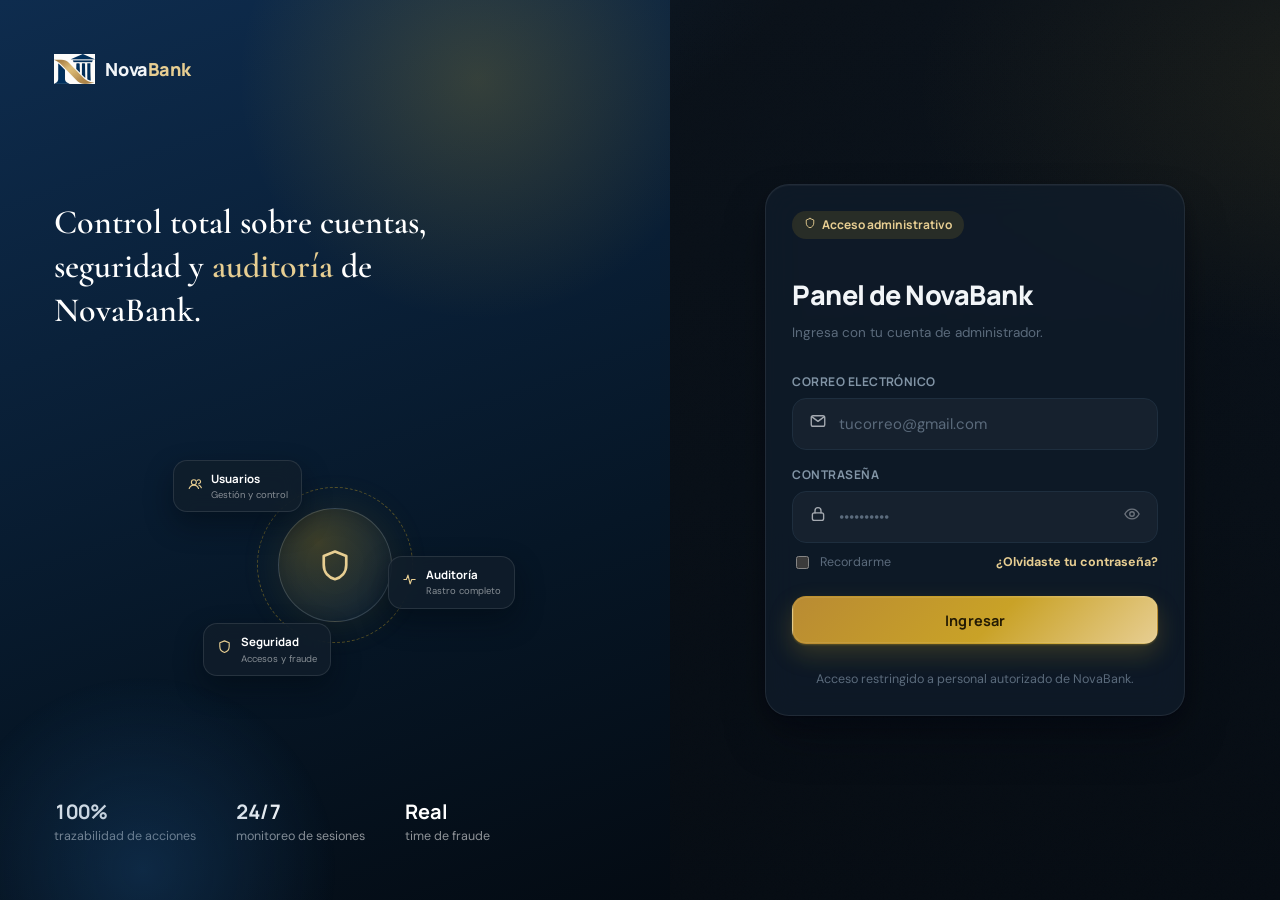
==== commit 7ab8c813: "Mejorar el diseno de la pantalla de login El panel izquierdo tenia mucho espacio vacio entre el text" ====
--- a/index.html
+++ b/index.html
@@ -24,6 +24,27 @@
       <span>Nova<b>Bank</b></span>
     </a>
     <p class="frase">Control total sobre cuentas, seguridad y <span>auditoría</span> de NovaBank.</p>
+
+    <div class="arte-centro">
+      <div class="arte-anillo">
+        <div class="arte-anillo-int">
+          <div class="arte-nucleo" data-icon="shield" data-size="36"></div>
+        </div>
+      </div>
+      <div class="arte-chip" style="top:4%;left:-4%;animation-delay:0s">
+        <span data-icon="users" data-size="15"></span>
+        <div><b>Usuarios</b><small>Gestión y control</small></div>
+      </div>
+      <div class="arte-chip" style="top:46%;right:-10%;animation-delay:.6s">
+        <span data-icon="activity" data-size="15"></span>
+        <div><b>Auditoría</b><small>Rastro completo</small></div>
+      </div>
+      <div class="arte-chip" style="bottom:2%;left:6%;animation-delay:1.2s">
+        <span data-icon="shield" data-size="15"></span>
+        <div><b>Seguridad</b><small>Accesos y fraude</small></div>
+      </div>
+    </div>
+
     <div class="pie">
       <div><b>100%</b>trazabilidad de acciones</div>
       <div><b>24/7</b>monitoreo de sesiones</div>
@@ -32,7 +53,7 @@
   </section>
 
   <section class="publica-form">
-    <div class="caja">
+    <div class="caja card card-glass card-pad">
       <span class="insignia insignia-dorado" style="margin-bottom:14px"><span data-icon="shield" data-size="12"></span> Acceso administrativo</span>
       <h1 class="titulo">Panel de NovaBank</h1>
       <p class="sub">Ingresa con tu cuenta de administrador.</p>
--- a/css/estilos.css
+++ b/css/estilos.css
@@ -475,6 +475,44 @@
 .publica-arte .pie { position: relative; display: flex; gap: 40px; color: rgba(255,255,255,.55); font-size: 12.5px; animation: entraArriba .7s var(--ease) .2s backwards; }
 .publica-arte .pie b { display: block; color: #fff; font-family: var(--f-heading); font-size: 20px; font-variant-numeric: tabular-nums; }
 
+/* Pieza central decorativa — llena el espacio vacío del panel con algo que
+   refuerza de qué trata el panel (control/auditoría/seguridad) en vez de
+   dejarlo como texto flotando sobre un fondo vacío. */
+.arte-centro { position: relative; width: 300px; height: 230px; align-self: center; animation: entraArriba .8s var(--ease) .15s backwards; }
+.arte-anillo {
+  position: absolute; top: 50%; left: 50%; transform: translate(-50%,-50%);
+  width: 156px; height: 156px; border-radius: 50%;
+  border: 1.5px dashed rgba(201,162,39,.4);
+  display: flex; align-items: center; justify-content: center;
+  animation: girarLento 26s linear infinite;
+}
+.arte-anillo-int {
+  width: 114px; height: 114px; border-radius: 50%;
+  background: radial-gradient(circle at 35% 30%, rgba(201,162,39,.28), rgba(14,44,78,.5));
+  border: 1px solid rgba(255,255,255,.14);
+  box-shadow: 0 0 40px rgba(201,162,39,.12), inset 0 0 24px rgba(0,0,0,.25);
+  display: flex; align-items: center; justify-content: center;
+  animation: girarLento 26s linear infinite reverse;
+}
+.arte-nucleo { color: var(--gold-soft); width: 36px; height: 36px; }
+@keyframes girarLento { to { transform: rotate(360deg); } }
+
+.arte-chip {
+  position: absolute; display: flex; align-items: center; gap: 9px; max-width: 160px;
+  background: rgba(17,30,43,.78); backdrop-filter: blur(10px);
+  border: 1px solid rgba(255,255,255,.1); border-radius: 14px;
+  padding: 9px 13px; box-shadow: 0 12px 28px rgba(2,8,16,.45);
+  animation: flotarChip 5s ease-in-out infinite;
+}
+.arte-chip span { color: var(--gold-soft); flex: none; }
+.arte-chip b { display: block; font-family: var(--f-heading); font-weight: 700; font-size: 11.5px; color: #fff; white-space: nowrap; }
+.arte-chip small { display: block; font-size: 9.5px; color: rgba(255,255,255,.5); margin-top: 1px; white-space: nowrap; }
+@keyframes flotarChip { 0%, 100% { transform: translateY(0); } 50% { transform: translateY(-7px); } }
+
+@media (max-height: 760px) {
+  .arte-centro { display: none; }
+}
+
 /* Partículas doradas flotantes — un detalle vivo, sutil, que no distrae
    del formulario pero hace que el panel no se sienta estático. */
 .particula { position: absolute; border-radius: 50%; background: var(--gold-soft); opacity: 0; pointer-events: none; animation: flotarParticula linear infinite; }
@@ -486,7 +524,7 @@
 }
 
 .publica-form { display: flex; align-items: center; justify-content: center; padding: 40px; }
-.publica-form .caja { width: 100%; max-width: 380px; animation: entraArriba .6s var(--ease) .15s backwards; }
+.publica-form .caja { width: 100%; max-width: 420px; animation: entraArriba .6s var(--ease) .15s backwards; }
 .publica-form .titulo { font-size: 27px; margin-top: 22px; }
 .publica-form .sub { color: var(--ink-faint); font-size: 13.5px; margin-top: 7px; margin-bottom: 30px; }
 
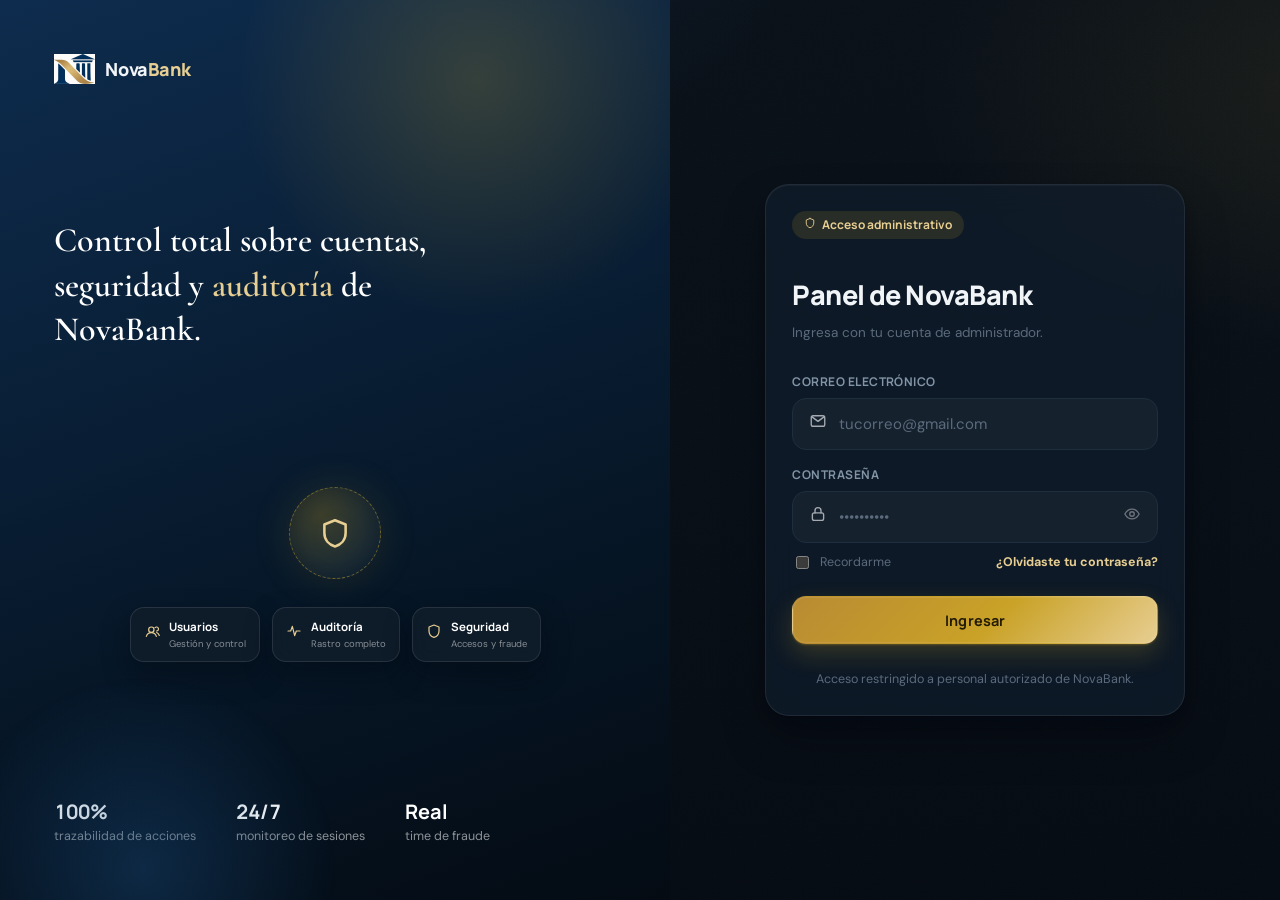
==== commit 1832a405: "Simplificar la pieza decorativa del login a layout sin posicionamiento absoluto El anillo con tarjet" ====
--- a/index.html
+++ b/index.html
@@ -26,22 +26,22 @@
     <p class="frase">Control total sobre cuentas, seguridad y <span>auditoría</span> de NovaBank.</p>
 
     <div class="arte-centro">
-      <div class="arte-anillo">
-        <div class="arte-anillo-int">
-          <div class="arte-nucleo" data-icon="shield" data-size="36"></div>
+      <div class="arte-anillo-int">
+        <div class="arte-nucleo" data-icon="shield" data-size="34"></div>
+      </div>
+      <div class="arte-chips-fila">
+        <div class="arte-chip">
+          <span data-icon="users" data-size="16"></span>
+          <div><b>Usuarios</b><small>Gestión y control</small></div>
         </div>
-      </div>
-      <div class="arte-chip" style="top:4%;left:-4%;animation-delay:0s">
-        <span data-icon="users" data-size="15"></span>
-        <div><b>Usuarios</b><small>Gestión y control</small></div>
-      </div>
-      <div class="arte-chip" style="top:46%;right:-10%;animation-delay:.6s">
-        <span data-icon="activity" data-size="15"></span>
-        <div><b>Auditoría</b><small>Rastro completo</small></div>
-      </div>
-      <div class="arte-chip" style="bottom:2%;left:6%;animation-delay:1.2s">
-        <span data-icon="shield" data-size="15"></span>
-        <div><b>Seguridad</b><small>Accesos y fraude</small></div>
+        <div class="arte-chip">
+          <span data-icon="activity" data-size="16"></span>
+          <div><b>Auditoría</b><small>Rastro completo</small></div>
+        </div>
+        <div class="arte-chip">
+          <span data-icon="shield" data-size="16"></span>
+          <div><b>Seguridad</b><small>Accesos y fraude</small></div>
+        </div>
       </div>
     </div>
 
--- a/css/estilos.css
+++ b/css/estilos.css
@@ -477,37 +477,32 @@
 
 /* Pieza central decorativa — llena el espacio vacío del panel con algo que
    refuerza de qué trata el panel (control/auditoría/seguridad) en vez de
-   dejarlo como texto flotando sobre un fondo vacío. */
-.arte-centro { position: relative; width: 300px; height: 230px; align-self: center; animation: entraArriba .8s var(--ease) .15s backwards; }
-.arte-anillo {
-  position: absolute; top: 50%; left: 50%; transform: translate(-50%,-50%);
-  width: 156px; height: 156px; border-radius: 50%;
-  border: 1.5px dashed rgba(201,162,39,.4);
+   dejarlo como texto flotando sobre un fondo vacío. Deliberadamente sin
+   position:absolute — todo fluye con flexbox normal, para que no dependa
+   de calcular a mano dónde cae cada pieza. */
+.arte-centro { display: flex; flex-direction: column; align-items: center; gap: 28px; animation: entraArriba .8s var(--ease) .15s backwards; }
+
+.arte-anillo-int {
+  width: 92px; height: 92px; border-radius: 50%; flex: none;
+  background: radial-gradient(circle at 35% 30%, rgba(201,162,39,.28), rgba(14,44,78,.5));
+  border: 1.5px dashed rgba(201,162,39,.45);
+  box-shadow: 0 0 40px rgba(201,162,39,.14), inset 0 0 24px rgba(0,0,0,.25);
   display: flex; align-items: center; justify-content: center;
   animation: girarLento 26s linear infinite;
 }
-.arte-anillo-int {
-  width: 114px; height: 114px; border-radius: 50%;
-  background: radial-gradient(circle at 35% 30%, rgba(201,162,39,.28), rgba(14,44,78,.5));
-  border: 1px solid rgba(255,255,255,.14);
-  box-shadow: 0 0 40px rgba(201,162,39,.12), inset 0 0 24px rgba(0,0,0,.25);
-  display: flex; align-items: center; justify-content: center;
-  animation: girarLento 26s linear infinite reverse;
-}
-.arte-nucleo { color: var(--gold-soft); width: 36px; height: 36px; }
+.arte-nucleo { color: var(--gold-soft); width: 34px; height: 34px; animation: girarLento 26s linear infinite reverse; }
 @keyframes girarLento { to { transform: rotate(360deg); } }
 
+.arte-chips-fila { display: flex; gap: 12px; flex-wrap: wrap; justify-content: center; }
 .arte-chip {
-  position: absolute; display: flex; align-items: center; gap: 9px; max-width: 160px;
+  display: flex; align-items: center; gap: 9px; max-width: 150px;
   background: rgba(17,30,43,.78); backdrop-filter: blur(10px);
   border: 1px solid rgba(255,255,255,.1); border-radius: 14px;
-  padding: 9px 13px; box-shadow: 0 12px 28px rgba(2,8,16,.45);
-  animation: flotarChip 5s ease-in-out infinite;
+  padding: 10px 13px; box-shadow: 0 12px 28px rgba(2,8,16,.4);
 }
 .arte-chip span { color: var(--gold-soft); flex: none; }
 .arte-chip b { display: block; font-family: var(--f-heading); font-weight: 700; font-size: 11.5px; color: #fff; white-space: nowrap; }
 .arte-chip small { display: block; font-size: 9.5px; color: rgba(255,255,255,.5); margin-top: 1px; white-space: nowrap; }
-@keyframes flotarChip { 0%, 100% { transform: translateY(0); } 50% { transform: translateY(-7px); } }
 
 @media (max-height: 760px) {
   .arte-centro { display: none; }
